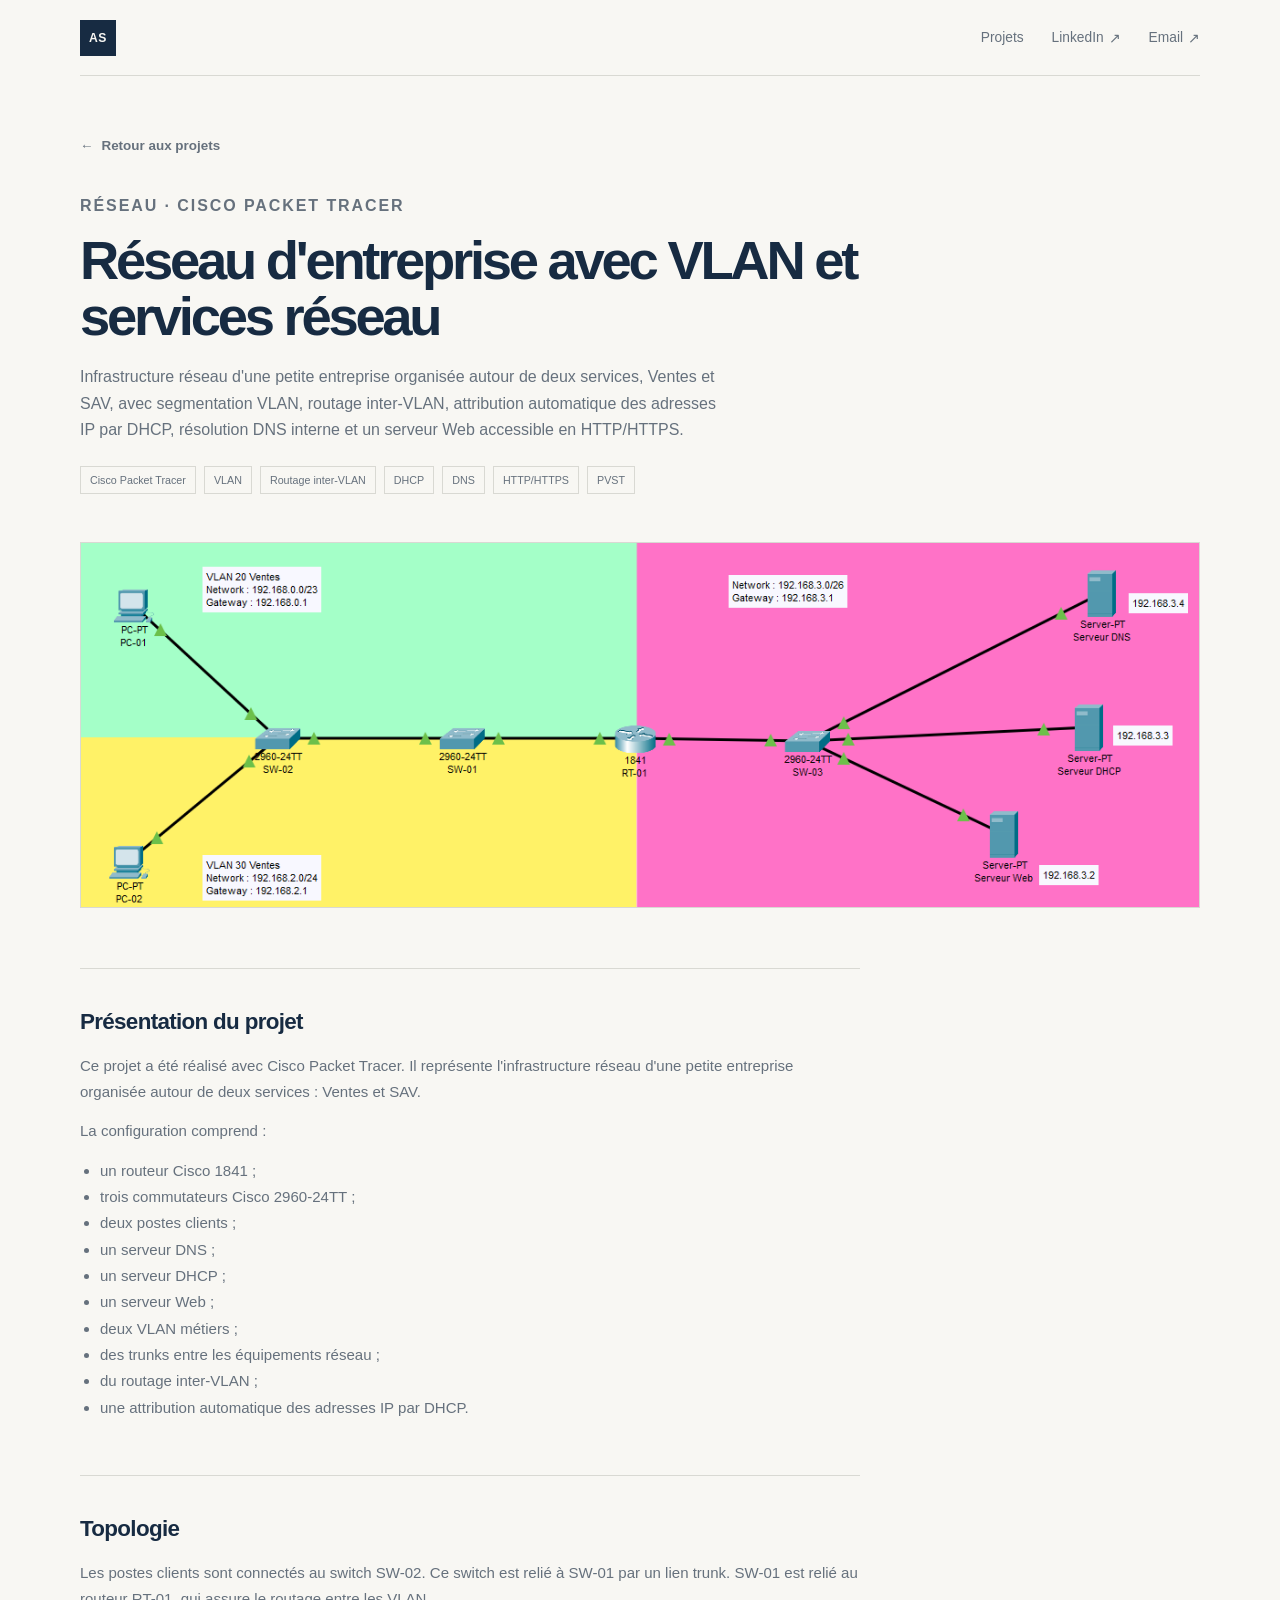
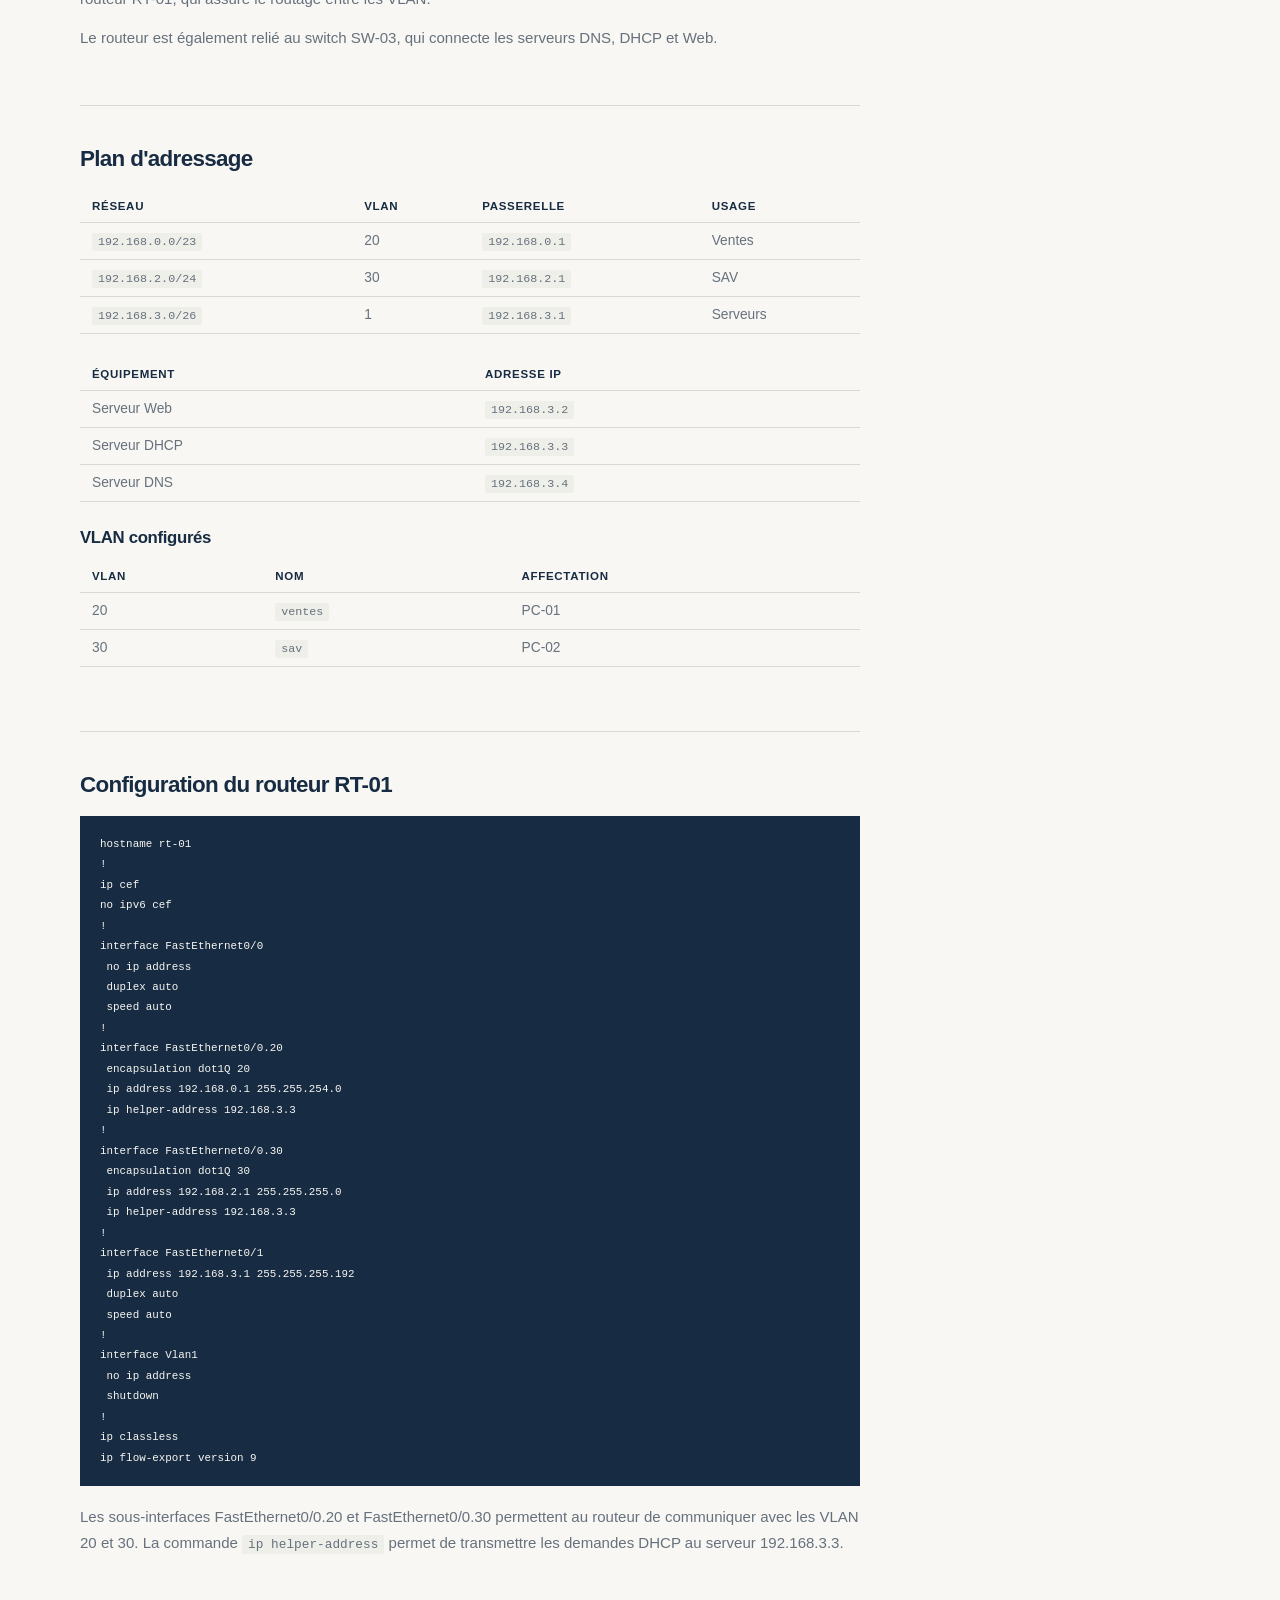
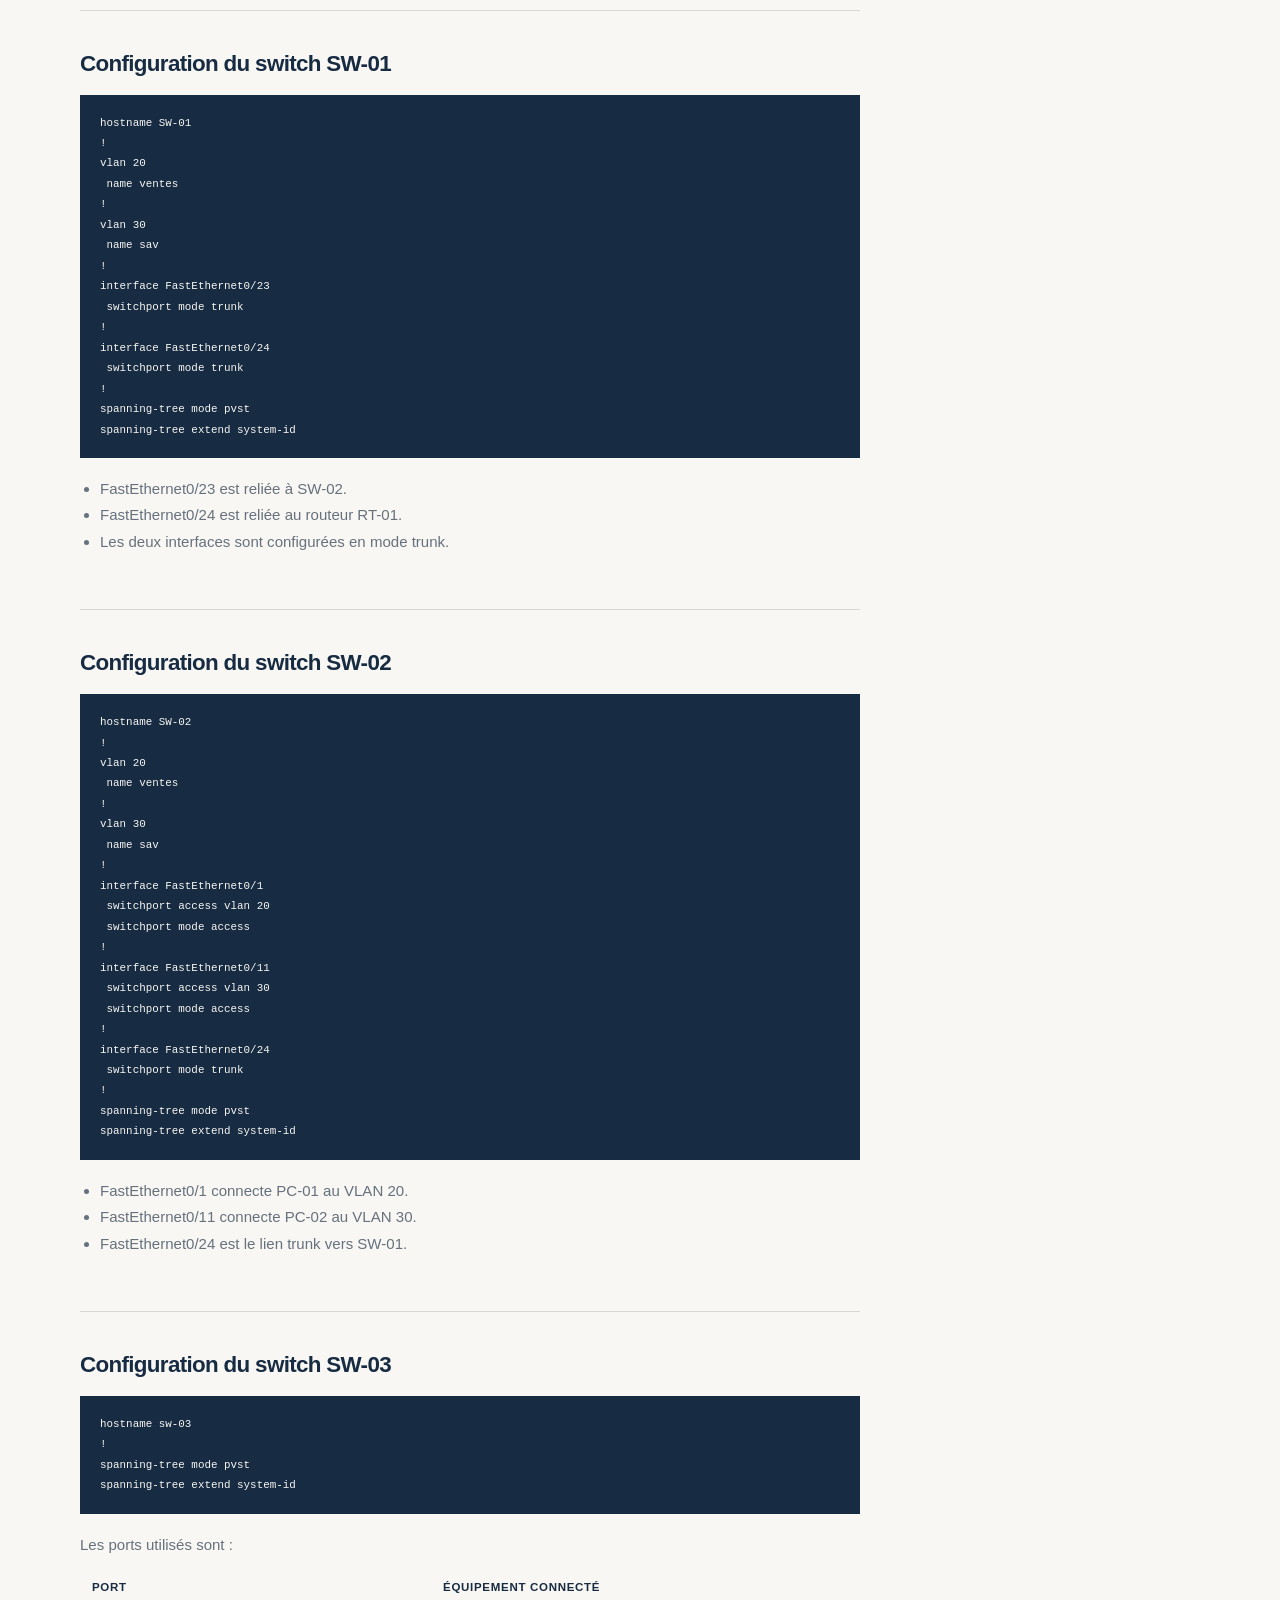
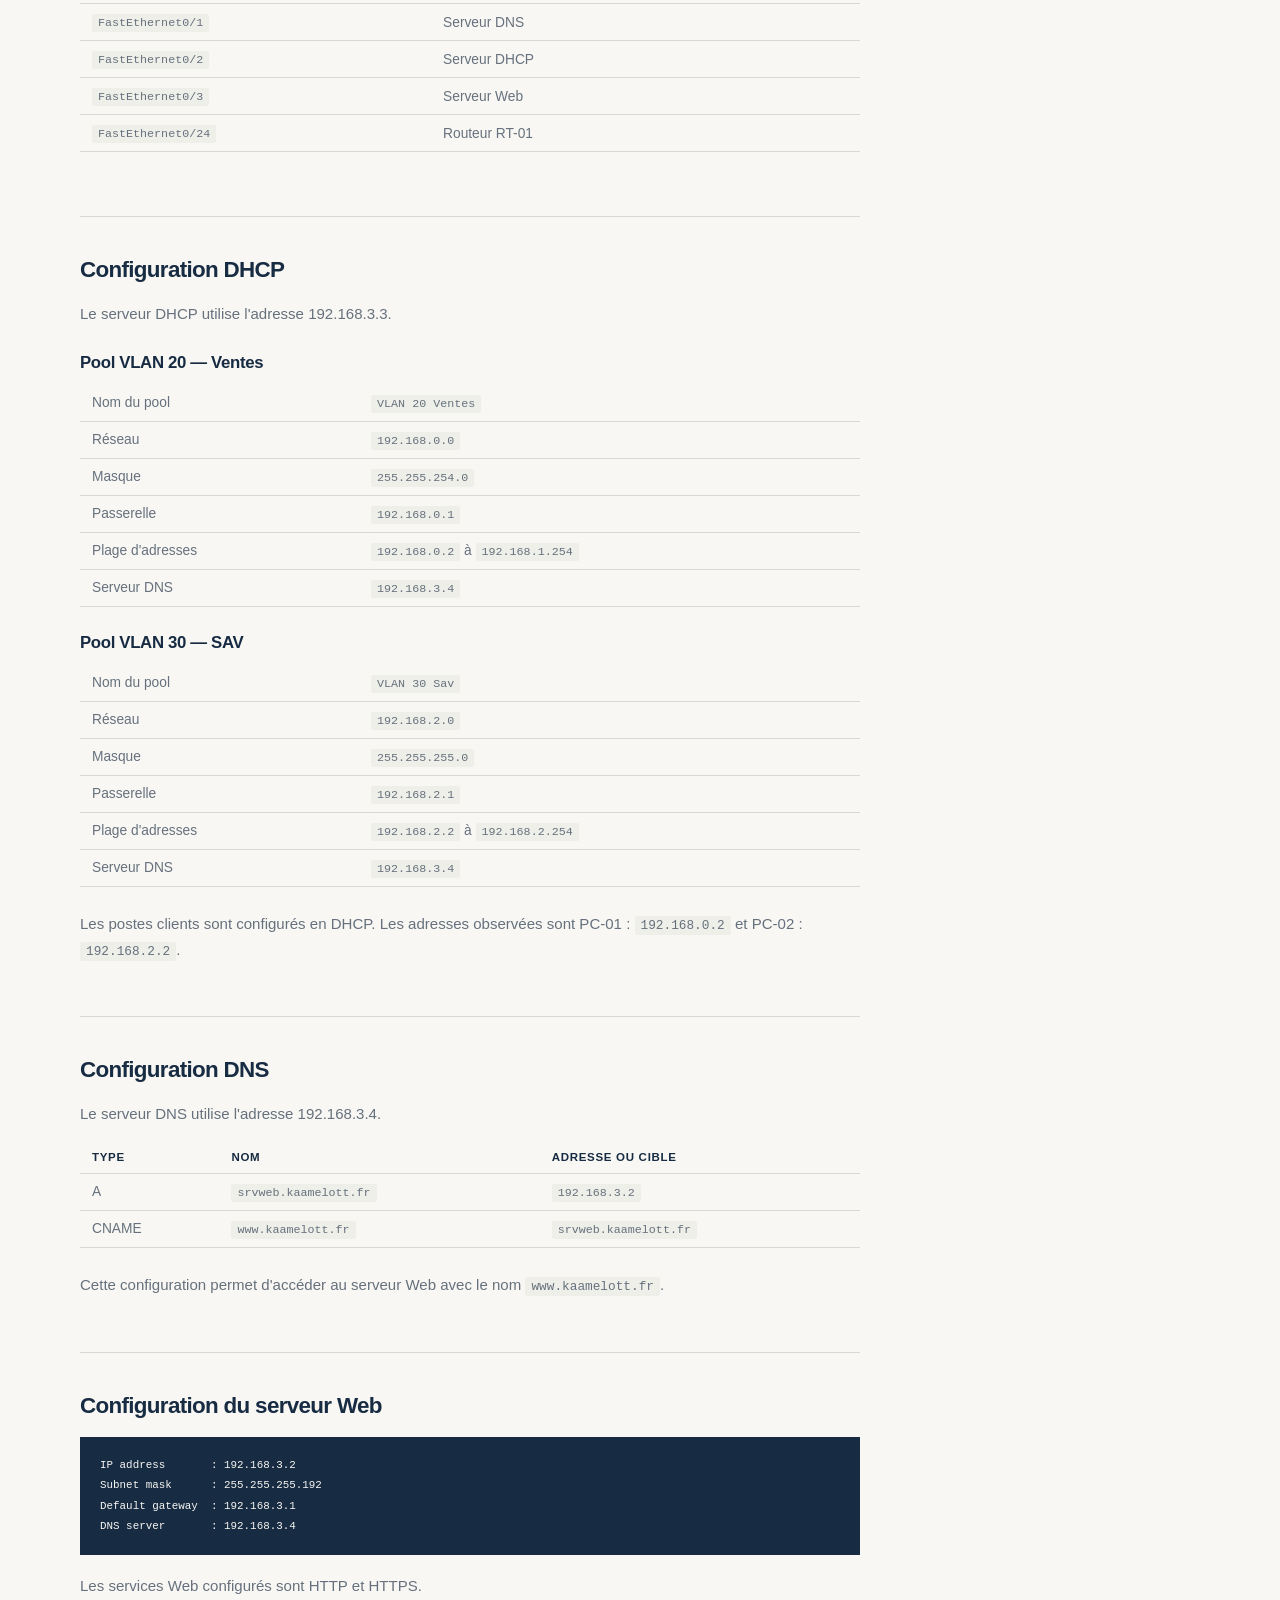
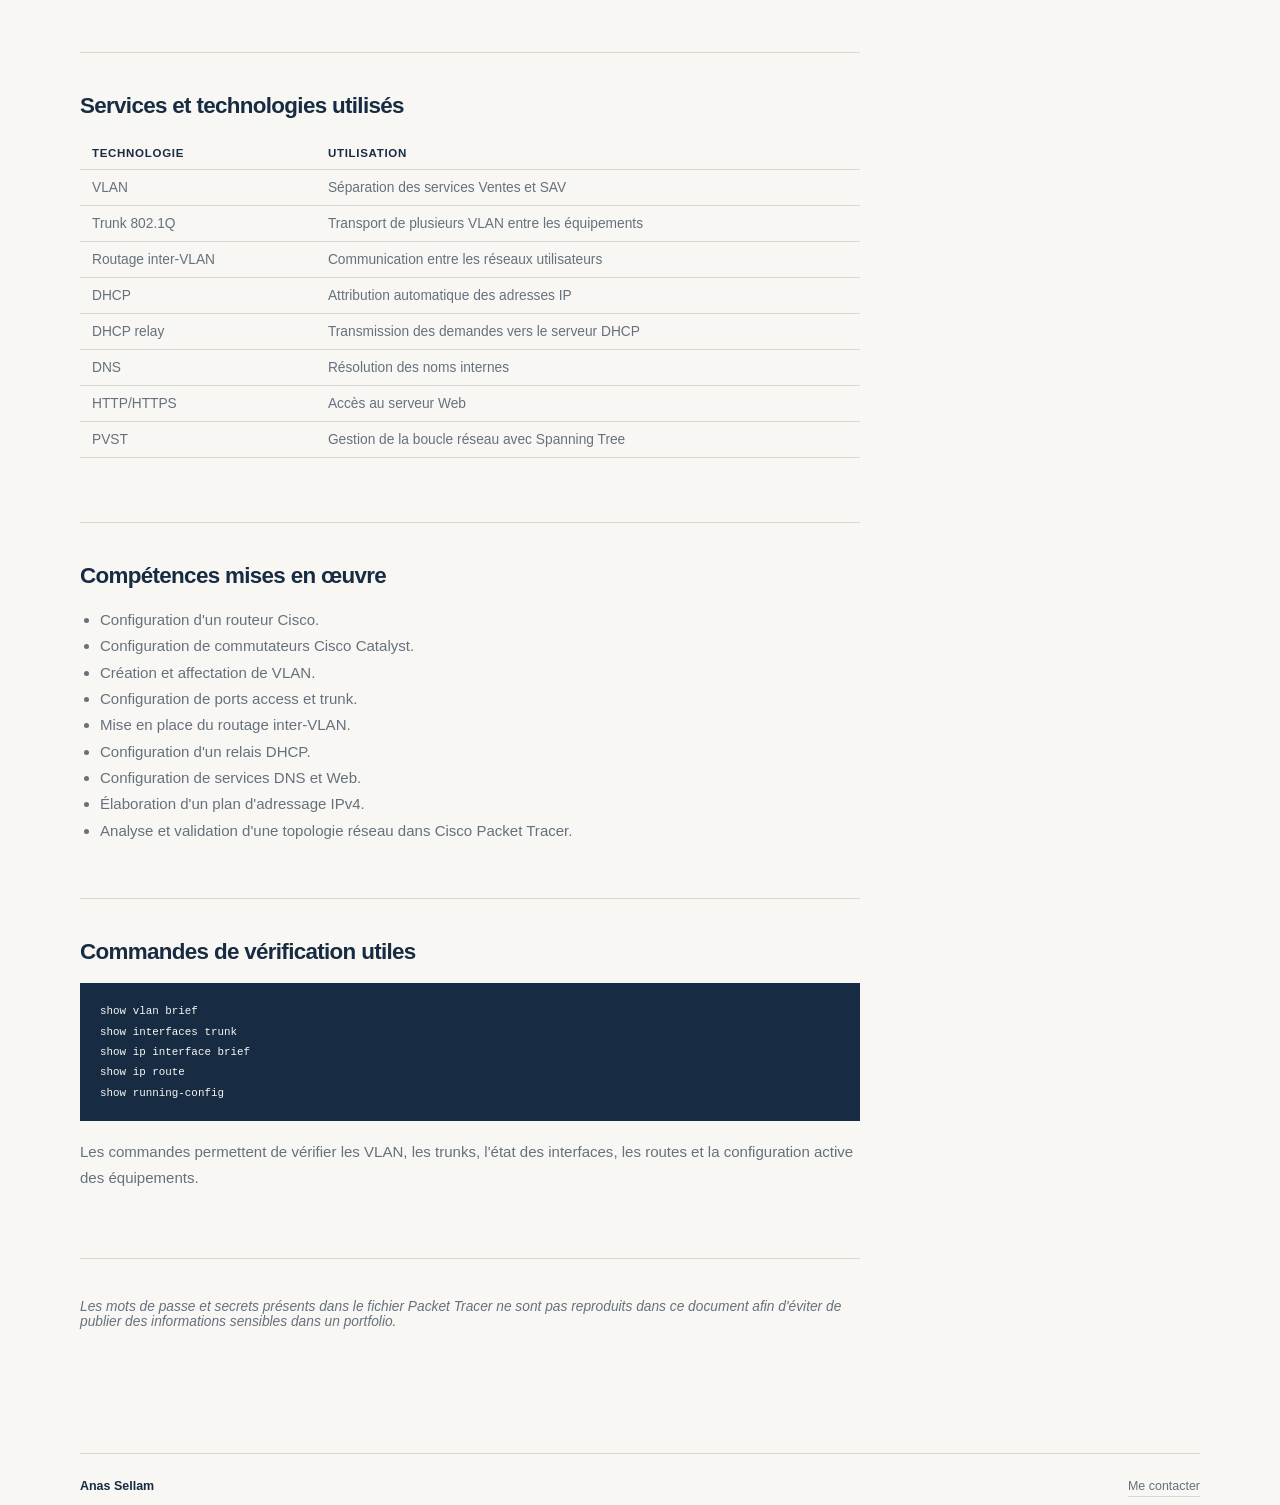
==== projet-01.html @ 9d76b3fb "Add files via upload" ====
<!DOCTYPE html>
<html lang="fr">
<head>
  <meta charset="UTF-8">
  <meta name="viewport" content="width=device-width, initial-scale=1.0">
  <meta name="description" content="Projet Cisco Packet Tracer — Réseau d'entreprise avec VLAN et services réseau — Anas Sellam">
  <title>Réseau d'entreprise avec VLAN — Anas Sellam</title>
  <link rel="stylesheet" href="style.css">
</head>
<body>
  <div class="site">
    <header class="header">
      <a class="brand" href="index.html#accueil" aria-label="Accueil — Anas Sellam">AS</a>

      <nav class="nav" aria-label="Navigation principale">
        <a href="index.html#projets">Projets</a>
        <a href="https://www.linkedin.com/in/anas-sellam/" target="_blank" rel="noopener noreferrer">
          LinkedIn <span aria-hidden="true">↗</span>
        </a>
        <a href="mailto:sellam_anas@outlook.com">
          Email <span aria-hidden="true">↗</span>
        </a>
      </nav>
    </header>

    <main>
      <section class="detail">
        <a class="back-link" href="index.html#projets">
          <span aria-hidden="true">←</span> Retour aux projets
        </a>

        <div class="detail-header">
          <p class="label">Réseau · Cisco Packet Tracer</p>
          <h1>Réseau d'entreprise avec VLAN et services réseau</h1>
          <p>
            Infrastructure réseau d'une petite entreprise organisée autour de deux
            services, Ventes et SAV, avec segmentation VLAN, routage inter-VLAN,
            attribution automatique des adresses IP par DHCP, résolution DNS
            interne et un serveur Web accessible en HTTP/HTTPS.
          </p>
          <div class="detail-tags">
            <span>Cisco Packet Tracer</span>
            <span>VLAN</span>
            <span>Routage inter-VLAN</span>
            <span>DHCP</span>
            <span>DNS</span>
            <span>HTTP/HTTPS</span>
            <span>PVST</span>
          </div>
        </div>

        <div class="detail-image">
          <img src="topologie-projet-01.png" alt="Topologie du réseau : VLAN 20 Ventes, VLAN 30 SAV, switches SW-01/SW-02/SW-03, routeur RT-01, serveurs DNS, DHCP et Web">
        </div>

        <div class="detail-section">
          <h2>Présentation du projet</h2>
          <p>
            Ce projet a été réalisé avec Cisco Packet Tracer. Il représente
            l'infrastructure réseau d'une petite entreprise organisée autour de
            deux services : Ventes et SAV.
          </p>
          <p>La configuration comprend :</p>
          <ul>
            <li>un routeur Cisco 1841 ;</li>
            <li>trois commutateurs Cisco 2960-24TT ;</li>
            <li>deux postes clients ;</li>
            <li>un serveur DNS ;</li>
            <li>un serveur DHCP ;</li>
            <li>un serveur Web ;</li>
            <li>deux VLAN métiers ;</li>
            <li>des trunks entre les équipements réseau ;</li>
            <li>du routage inter-VLAN ;</li>
            <li>une attribution automatique des adresses IP par DHCP.</li>
          </ul>
        </div>

        <div class="detail-section">
          <h2>Topologie</h2>
          <p>
            Les postes clients sont connectés au switch SW-02. Ce switch est
            relié à SW-01 par un lien trunk. SW-01 est relié au routeur RT-01,
            qui assure le routage entre les VLAN.
          </p>
          <p>
            Le routeur est également relié au switch SW-03, qui connecte les
            serveurs DNS, DHCP et Web.
          </p>
        </div>

        <div class="detail-section">
          <h2>Plan d'adressage</h2>
          <table class="detail-table">
            <thead>
              <tr><th>Réseau</th><th>VLAN</th><th>Passerelle</th><th>Usage</th></tr>
            </thead>
            <tbody>
              <tr><td><code>192.168.0.0/23</code></td><td>20</td><td><code>192.168.0.1</code></td><td>Ventes</td></tr>
              <tr><td><code>192.168.2.0/24</code></td><td>30</td><td><code>192.168.2.1</code></td><td>SAV</td></tr>
              <tr><td><code>192.168.3.0/26</code></td><td>1</td><td><code>192.168.3.1</code></td><td>Serveurs</td></tr>
            </tbody>
          </table>

          <table class="detail-table">
            <thead>
              <tr><th>Équipement</th><th>Adresse IP</th></tr>
            </thead>
            <tbody>
              <tr><td>Serveur Web</td><td><code>192.168.3.2</code></td></tr>
              <tr><td>Serveur DHCP</td><td><code>192.168.3.3</code></td></tr>
              <tr><td>Serveur DNS</td><td><code>192.168.3.4</code></td></tr>
            </tbody>
          </table>

          <h3>VLAN configurés</h3>
          <table class="detail-table">
            <thead>
              <tr><th>VLAN</th><th>Nom</th><th>Affectation</th></tr>
            </thead>
            <tbody>
              <tr><td>20</td><td><code>ventes</code></td><td>PC-01</td></tr>
              <tr><td>30</td><td><code>sav</code></td><td>PC-02</td></tr>
            </tbody>
          </table>
        </div>

        <div class="detail-section">
          <h2>Configuration du routeur RT-01</h2>
          <pre><code>hostname rt-01
!
ip cef
no ipv6 cef
!
interface FastEthernet0/0
 no ip address
 duplex auto
 speed auto
!
interface FastEthernet0/0.20
 encapsulation dot1Q 20
 ip address 192.168.0.1 255.255.254.0
 ip helper-address 192.168.3.3
!
interface FastEthernet0/0.30
 encapsulation dot1Q 30
 ip address 192.168.2.1 255.255.255.0
 ip helper-address 192.168.3.3
!
interface FastEthernet0/1
 ip address 192.168.3.1 255.255.255.192
 duplex auto
 speed auto
!
interface Vlan1
 no ip address
 shutdown
!
ip classless
ip flow-export version 9</code></pre>
          <p>
            Les sous-interfaces FastEthernet0/0.20 et FastEthernet0/0.30
            permettent au routeur de communiquer avec les VLAN 20 et 30. La
            commande <code>ip helper-address</code> permet de transmettre les
            demandes DHCP au serveur 192.168.3.3.
          </p>
        </div>

        <div class="detail-section">
          <h2>Configuration du switch SW-01</h2>
          <pre><code>hostname SW-01
!
vlan 20
 name ventes
!
vlan 30
 name sav
!
interface FastEthernet0/23
 switchport mode trunk
!
interface FastEthernet0/24
 switchport mode trunk
!
spanning-tree mode pvst
spanning-tree extend system-id</code></pre>
          <ul>
            <li>FastEthernet0/23 est reliée à SW-02.</li>
            <li>FastEthernet0/24 est reliée au routeur RT-01.</li>
            <li>Les deux interfaces sont configurées en mode trunk.</li>
          </ul>
        </div>

        <div class="detail-section">
          <h2>Configuration du switch SW-02</h2>
          <pre><code>hostname SW-02
!
vlan 20
 name ventes
!
vlan 30
 name sav
!
interface FastEthernet0/1
 switchport access vlan 20
 switchport mode access
!
interface FastEthernet0/11
 switchport access vlan 30
 switchport mode access
!
interface FastEthernet0/24
 switchport mode trunk
!
spanning-tree mode pvst
spanning-tree extend system-id</code></pre>
          <ul>
            <li>FastEthernet0/1 connecte PC-01 au VLAN 20.</li>
            <li>FastEthernet0/11 connecte PC-02 au VLAN 30.</li>
            <li>FastEthernet0/24 est le lien trunk vers SW-01.</li>
          </ul>
        </div>

        <div class="detail-section">
          <h2>Configuration du switch SW-03</h2>
          <pre><code>hostname sw-03
!
spanning-tree mode pvst
spanning-tree extend system-id</code></pre>
          <p>Les ports utilisés sont :</p>
          <table class="detail-table">
            <thead>
              <tr><th>Port</th><th>Équipement connecté</th></tr>
            </thead>
            <tbody>
              <tr><td><code>FastEthernet0/1</code></td><td>Serveur DNS</td></tr>
              <tr><td><code>FastEthernet0/2</code></td><td>Serveur DHCP</td></tr>
              <tr><td><code>FastEthernet0/3</code></td><td>Serveur Web</td></tr>
              <tr><td><code>FastEthernet0/24</code></td><td>Routeur RT-01</td></tr>
            </tbody>
          </table>
        </div>

        <div class="detail-section">
          <h2>Configuration DHCP</h2>
          <p>Le serveur DHCP utilise l'adresse 192.168.3.3.</p>

          <h3>Pool VLAN 20 — Ventes</h3>
          <table class="detail-table">
            <tbody>
              <tr><td>Nom du pool</td><td><code>VLAN 20 Ventes</code></td></tr>
              <tr><td>Réseau</td><td><code>192.168.0.0</code></td></tr>
              <tr><td>Masque</td><td><code>255.255.254.0</code></td></tr>
              <tr><td>Passerelle</td><td><code>192.168.0.1</code></td></tr>
              <tr><td>Plage d'adresses</td><td><code>192.168.0.2</code> à <code>192.168.1.254</code></td></tr>
              <tr><td>Serveur DNS</td><td><code>192.168.3.4</code></td></tr>
            </tbody>
          </table>

          <h3>Pool VLAN 30 — SAV</h3>
          <table class="detail-table">
            <tbody>
              <tr><td>Nom du pool</td><td><code>VLAN 30 Sav</code></td></tr>
              <tr><td>Réseau</td><td><code>192.168.2.0</code></td></tr>
              <tr><td>Masque</td><td><code>255.255.255.0</code></td></tr>
              <tr><td>Passerelle</td><td><code>192.168.2.1</code></td></tr>
              <tr><td>Plage d'adresses</td><td><code>192.168.2.2</code> à <code>192.168.2.254</code></td></tr>
              <tr><td>Serveur DNS</td><td><code>192.168.3.4</code></td></tr>
            </tbody>
          </table>

          <p>
            Les postes clients sont configurés en DHCP. Les adresses observées
            sont PC-01 : <code>192.168.0.2</code> et PC-02 : <code>192.168.2.2</code>.
          </p>
        </div>

        <div class="detail-section">
          <h2>Configuration DNS</h2>
          <p>Le serveur DNS utilise l'adresse 192.168.3.4.</p>
          <table class="detail-table">
            <thead>
              <tr><th>Type</th><th>Nom</th><th>Adresse ou cible</th></tr>
            </thead>
            <tbody>
              <tr><td>A</td><td><code>srvweb.kaamelott.fr</code></td><td><code>192.168.3.2</code></td></tr>
              <tr><td>CNAME</td><td><code>www.kaamelott.fr</code></td><td><code>srvweb.kaamelott.fr</code></td></tr>
            </tbody>
          </table>
          <p>Cette configuration permet d'accéder au serveur Web avec le nom <code>www.kaamelott.fr</code>.</p>
        </div>

        <div class="detail-section">
          <h2>Configuration du serveur Web</h2>
          <pre><code>IP address       : 192.168.3.2
Subnet mask      : 255.255.255.192
Default gateway  : 192.168.3.1
DNS server       : 192.168.3.4</code></pre>
          <p>Les services Web configurés sont HTTP et HTTPS.</p>
        </div>

        <div class="detail-section">
          <h2>Services et technologies utilisés</h2>
          <table class="detail-table">
            <thead>
              <tr><th>Technologie</th><th>Utilisation</th></tr>
            </thead>
            <tbody>
              <tr><td>VLAN</td><td>Séparation des services Ventes et SAV</td></tr>
              <tr><td>Trunk 802.1Q</td><td>Transport de plusieurs VLAN entre les équipements</td></tr>
              <tr><td>Routage inter-VLAN</td><td>Communication entre les réseaux utilisateurs</td></tr>
              <tr><td>DHCP</td><td>Attribution automatique des adresses IP</td></tr>
              <tr><td>DHCP relay</td><td>Transmission des demandes vers le serveur DHCP</td></tr>
              <tr><td>DNS</td><td>Résolution des noms internes</td></tr>
              <tr><td>HTTP/HTTPS</td><td>Accès au serveur Web</td></tr>
              <tr><td>PVST</td><td>Gestion de la boucle réseau avec Spanning Tree</td></tr>
            </tbody>
          </table>
        </div>

        <div class="detail-section">
          <h2>Compétences mises en œuvre</h2>
          <ul>
            <li>Configuration d'un routeur Cisco.</li>
            <li>Configuration de commutateurs Cisco Catalyst.</li>
            <li>Création et affectation de VLAN.</li>
            <li>Configuration de ports access et trunk.</li>
            <li>Mise en place du routage inter-VLAN.</li>
            <li>Configuration d'un relais DHCP.</li>
            <li>Configuration de services DNS et Web.</li>
            <li>Élaboration d'un plan d'adressage IPv4.</li>
            <li>Analyse et validation d'une topologie réseau dans Cisco Packet Tracer.</li>
          </ul>
        </div>

        <div class="detail-section">
          <h2>Commandes de vérification utiles</h2>
          <pre><code>show vlan brief
show interfaces trunk
show ip interface brief
show ip route
show running-config</code></pre>
          <p>
            Les commandes permettent de vérifier les VLAN, les trunks, l'état
            des interfaces, les routes et la configuration active des
            équipements.
          </p>
        </div>

        <p class="detail-note">
          Les mots de passe et secrets présents dans le fichier Packet Tracer
          ne sont pas reproduits dans ce document afin d'éviter de publier des
          informations sensibles dans un portfolio.
        </p>
      </section>
    </main>

    <footer class="footer">
      <span>Anas Sellam</span>
      <a href="mailto:sellam_anas@outlook.com">Me contacter</a>
    </footer>
  </div>
</body>
</html>
---- style.css ----
* {
  box-sizing: border-box;
}

:root {
  --ink: #172b42;
  --muted: #66717d;
  --paper: #f8f7f3;
  --line: #d9d9d3;
  --accent: #2f7d7e;
}

html {
  scroll-behavior: smooth;
}

body {
  margin: 0;
  background: var(--paper);
  color: var(--ink);
  font-family: Arial, Helvetica, sans-serif;
  -webkit-font-smoothing: antialiased;
}

a {
  color: inherit;
  text-decoration: none;
}

a:focus-visible {
  outline: 2px solid var(--accent);
  outline-offset: 4px;
}

.site {
  width: min(calc(100% - 64px), 1120px);
  margin: 0 auto;
}

.header {
  min-height: 76px;
  display: flex;
  align-items: center;
  justify-content: space-between;
  border-bottom: 1px solid var(--line);
}

.brand {
  width: 36px;
  height: 36px;
  display: grid;
  place-items: center;
  background: var(--ink);
  color: var(--paper);
  font-size: 0.76rem;
  font-weight: 700;
  letter-spacing: 0.05em;
  transition: background 160ms ease, transform 160ms ease;
}

.brand:hover {
  background: var(--accent);
  transform: translateY(-2px);
}

.nav {
  display: flex;
  align-items: center;
  gap: 28px;
  color: var(--muted);
  font-size: 0.86rem;
}

.nav a {
  display: inline-flex;
  align-items: center;
  gap: 5px;
  transition: color 160ms ease;
}

.nav a:hover {
  color: var(--accent);
}

.intro {
  padding: 128px 0 140px;
  max-width: 920px;
}

.label {
  margin: 0;
  color: var(--accent);
  font-size: 0.7rem;
  font-weight: 700;
  letter-spacing: 0.12em;
  text-transform: uppercase;
}

.intro h1 {
  margin: 22px 0 30px;
  font-size: clamp(4.3rem, 13vw, 9.5rem);
  font-weight: 700;
  letter-spacing: -0.09em;
  line-height: 0.88;
}

.intro-bottom {
  display: flex;
  align-items: flex-end;
  justify-content: space-between;
  gap: 60px;
  border-top: 1px solid var(--line);
  padding-top: 22px;
}

.intro-bottom > p {
  max-width: 390px;
  margin: 0;
  color: var(--muted);
  font-size: 1rem;
  line-height: 1.65;
}

.contact-links {
  display: flex;
  flex-direction: column;
  align-items: flex-start;
  gap: 10px;
  font-size: 0.84rem;
  font-weight: 600;
}

.contact-links a {
  display: inline-flex;
  align-items: center;
  gap: 9px;
  border-bottom: 1px solid transparent;
  transition: color 160ms ease, border-color 160ms ease;
}

.contact-links a:hover {
  color: var(--accent);
  border-color: var(--accent);
}

.projects {
  border-top: 1px solid var(--line);
  padding: 72px 0 110px;
}

.projects-heading {
  display: grid;
  grid-template-columns: 0.65fr 1.4fr 0.8fr;
  gap: 40px;
  align-items: start;
  margin-bottom: 65px;
}

.projects-heading h2 {
  margin: -7px 0 0;
  font-size: clamp(2.2rem, 5vw, 4.7rem);
  font-weight: 700;
  letter-spacing: -0.07em;
  line-height: 0.95;
}

.projects-heading > p:last-child {
  margin: 0;
  color: var(--muted);
  font-size: 0.9rem;
  line-height: 1.6;
}

.project-list {
  border-top: 1px solid var(--ink);
}

.project {
  display: grid;
  grid-template-columns: 90px 1fr 30px;
  gap: 24px;
  align-items: start;
  padding: 28px 0 32px;
  border-bottom: 1px solid var(--line);
  transition: padding 180ms ease, color 180ms ease;
}

.project:hover {
  padding-left: 12px;
  padding-right: 12px;
  color: var(--accent);
}

.number {
  font-size: 0.83rem;
  font-weight: 700;
  color: var(--accent);
}

.project-content {
  max-width: 700px;
}

.category {
  margin: 0 0 9px;
  color: var(--muted);
  font-size: 0.7rem;
  font-weight: 700;
  letter-spacing: 0.11em;
  text-transform: uppercase;
}

.project h3 {
  margin: 0 0 10px;
  font-size: clamp(1.45rem, 3vw, 2.1rem);
  letter-spacing: -0.045em;
  line-height: 1;
}

.description {
  max-width: 600px;
  margin: 0 0 20px;
  color: var(--muted);
  font-size: 0.92rem;
  line-height: 1.6;
}

.details {
  display: flex;
  flex-wrap: wrap;
  gap: 8px;
}

.details span {
  padding: 7px 9px;
  border: 1px solid var(--line);
  color: var(--muted);
  font-size: 0.67rem;
}

.project-arrow {
  color: var(--ink);
  font-size: 1.25rem;
  transition: color 160ms ease, transform 160ms ease;
}

.project:hover .project-arrow {
  color: var(--accent);
  transform: translate(3px, -3px);
}

.footer {
  display: flex;
  justify-content: space-between;
  gap: 20px;
  border-top: 1px solid var(--line);
  padding: 25px 0 35px;
  color: var(--muted);
  font-size: 0.78rem;
}

.footer span {
  color: var(--ink);
  font-weight: 700;
}

.footer a {
  border-bottom: 1px solid var(--line);
  padding-bottom: 3px;
}

.footer a:hover {
  color: var(--accent);
  border-color: var(--accent);
}

.detail {
  padding: 60px 0 110px;
}

.back-link {
  display: inline-flex;
  align-items: center;
  gap: 8px;
  color: var(--muted);
  font-size: 0.84rem;
  font-weight: 600;
  margin-bottom: 40px;
  transition: color 160ms ease;
}

.back-link:hover {
  color: var(--accent);
}

.detail-header {
  max-width: 780px;
  margin-bottom: 48px;
}

.detail-header h1 {
  margin: 14px 0 20px;
  font-size: clamp(2.1rem, 5vw, 3.4rem);
  font-weight: 700;
  letter-spacing: -0.06em;
  line-height: 1.02;
}

.detail-header p {
  margin: 0;
  color: var(--muted);
  font-size: 1rem;
  line-height: 1.65;
  max-width: 640px;
}

.detail-tags {
  display: flex;
  flex-wrap: wrap;
  gap: 8px;
  margin-top: 22px;
}

.detail-tags span {
  padding: 7px 9px;
  border: 1px solid var(--line);
  color: var(--muted);
  font-size: 0.67rem;
}

.detail-image {
  width: 100%;
  border: 1px solid var(--line);
  margin-bottom: 60px;
  background: #fff;
}

.detail-image img {
  display: block;
  width: 100%;
  height: auto;
}

.detail-section {
  max-width: 780px;
  border-top: 1px solid var(--line);
  padding: 40px 0;
}

.detail-section h2 {
  margin: 0 0 18px;
  font-size: 1.4rem;
  font-weight: 700;
  letter-spacing: -0.03em;
}

.detail-section h3 {
  margin: 26px 0 12px;
  font-size: 1.05rem;
  font-weight: 700;
  letter-spacing: -0.02em;
}

.detail-section p {
  margin: 0 0 14px;
  color: var(--muted);
  font-size: 0.94rem;
  line-height: 1.7;
}

.detail-section ul {
  margin: 0 0 14px;
  padding-left: 20px;
  color: var(--muted);
  font-size: 0.94rem;
  line-height: 1.75;
}

.detail-section code {
  background: #efefe9;
  padding: 2px 6px;
  font-size: 0.85em;
  border-radius: 2px;
}

.detail-section pre {
  background: var(--ink);
  color: var(--paper);
  padding: 18px 20px;
  overflow-x: auto;
  font-size: 0.8rem;
  line-height: 1.6;
  margin: 0 0 18px;
}

.detail-section pre code {
  background: none;
  padding: 0;
  color: inherit;
}

.detail-table {
  width: 100%;
  border-collapse: collapse;
  margin: 0 0 24px;
  font-size: 0.86rem;
}

.detail-table th,
.detail-table td {
  text-align: left;
  padding: 10px 12px;
  border-bottom: 1px solid var(--line);
}

.detail-table th {
  color: var(--ink);
  font-weight: 700;
  font-size: 0.72rem;
  letter-spacing: 0.06em;
  text-transform: uppercase;
}

.detail-table td {
  color: var(--muted);
}

.detail-note {
  border-top: 1px solid var(--line);
  padding: 40px 0 0;
  max-width: 780px;
  color: var(--muted);
  font-size: 0.86rem;
  font-style: italic;
}

@media (max-width: 760px) {
  .site {
    width: min(calc(100% - 36px), 600px);
  }

  .header {
    min-height: 68px;
  }

  .nav {
    gap: 15px;
    font-size: 0.75rem;
  }

  .nav a:first-child {
    display: none;
  }

  .intro {
    padding: 90px 0 92px;
  }

  .intro h1 {
    font-size: clamp(4.2rem, 19vw, 7rem);
  }

  .intro-bottom {
    display: block;
  }

  .intro-bottom > p {
    margin-bottom: 26px;
  }

  .projects-heading {
    display: block;
    margin-bottom: 45px;
  }

  .projects-heading h2 {
    margin: 20px 0 24px;
  }

  .project {
    grid-template-columns: 38px 1fr 20px;
    gap: 12px;
    padding: 24px 0 28px;
  }

  .project:hover {
    padding-left: 5px;
    padding-right: 5px;
  }
}

@media (prefers-reduced-motion: reduce) {
  *,
  *::before {
    scroll-behavior: auto !important;
    transition-duration: 0.01ms !important;
  }
}
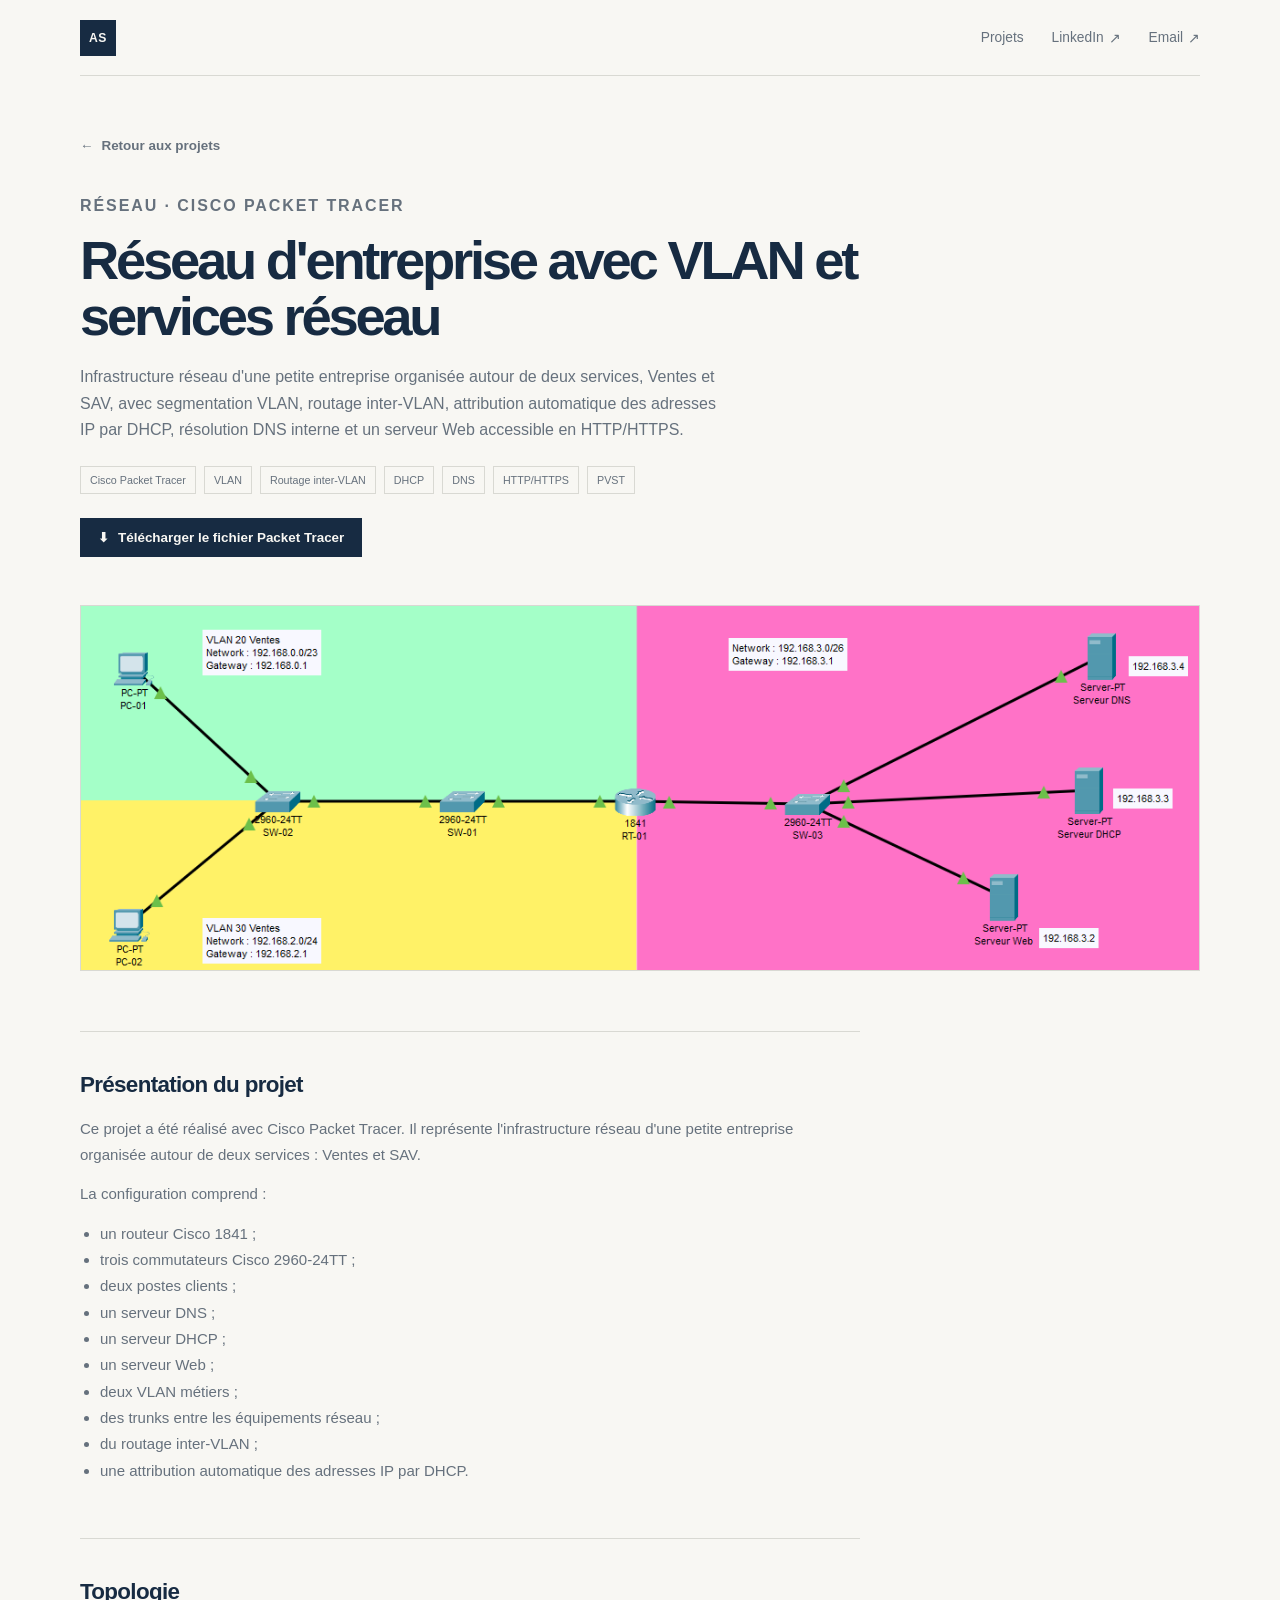
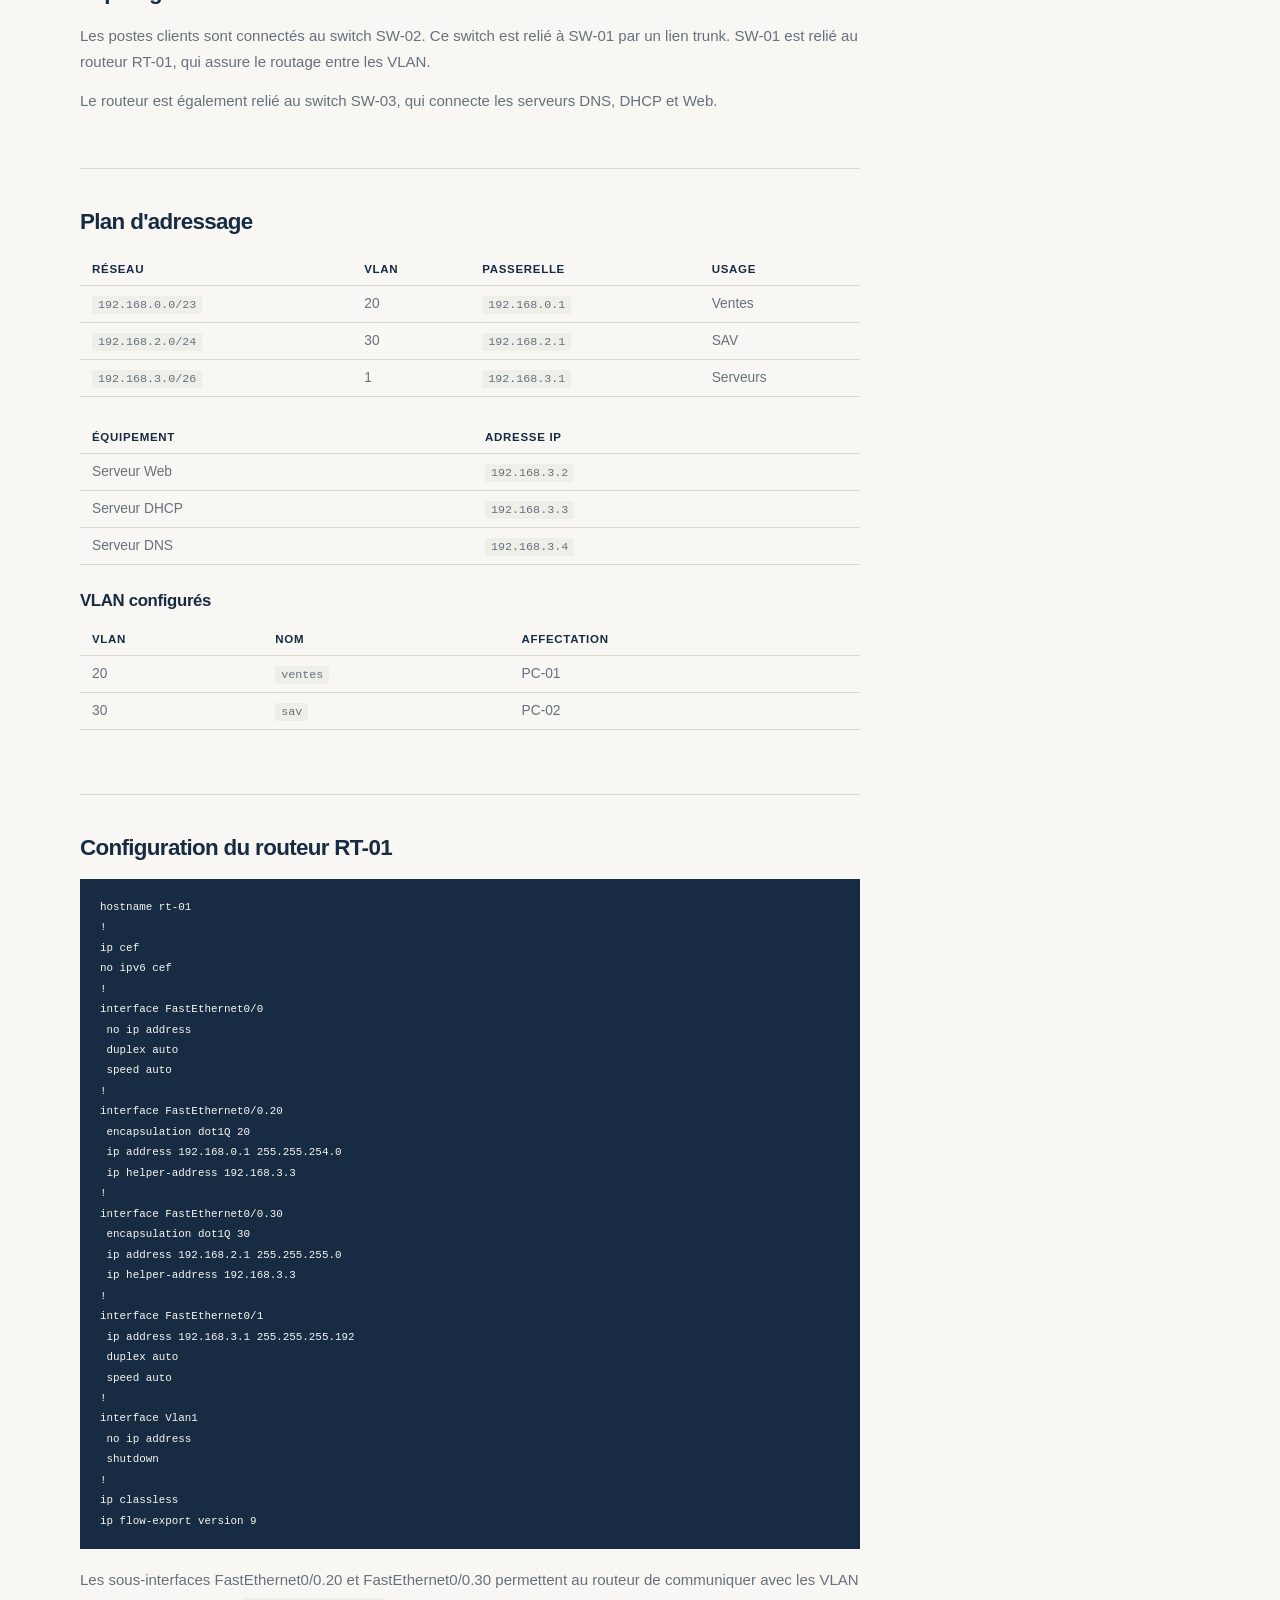
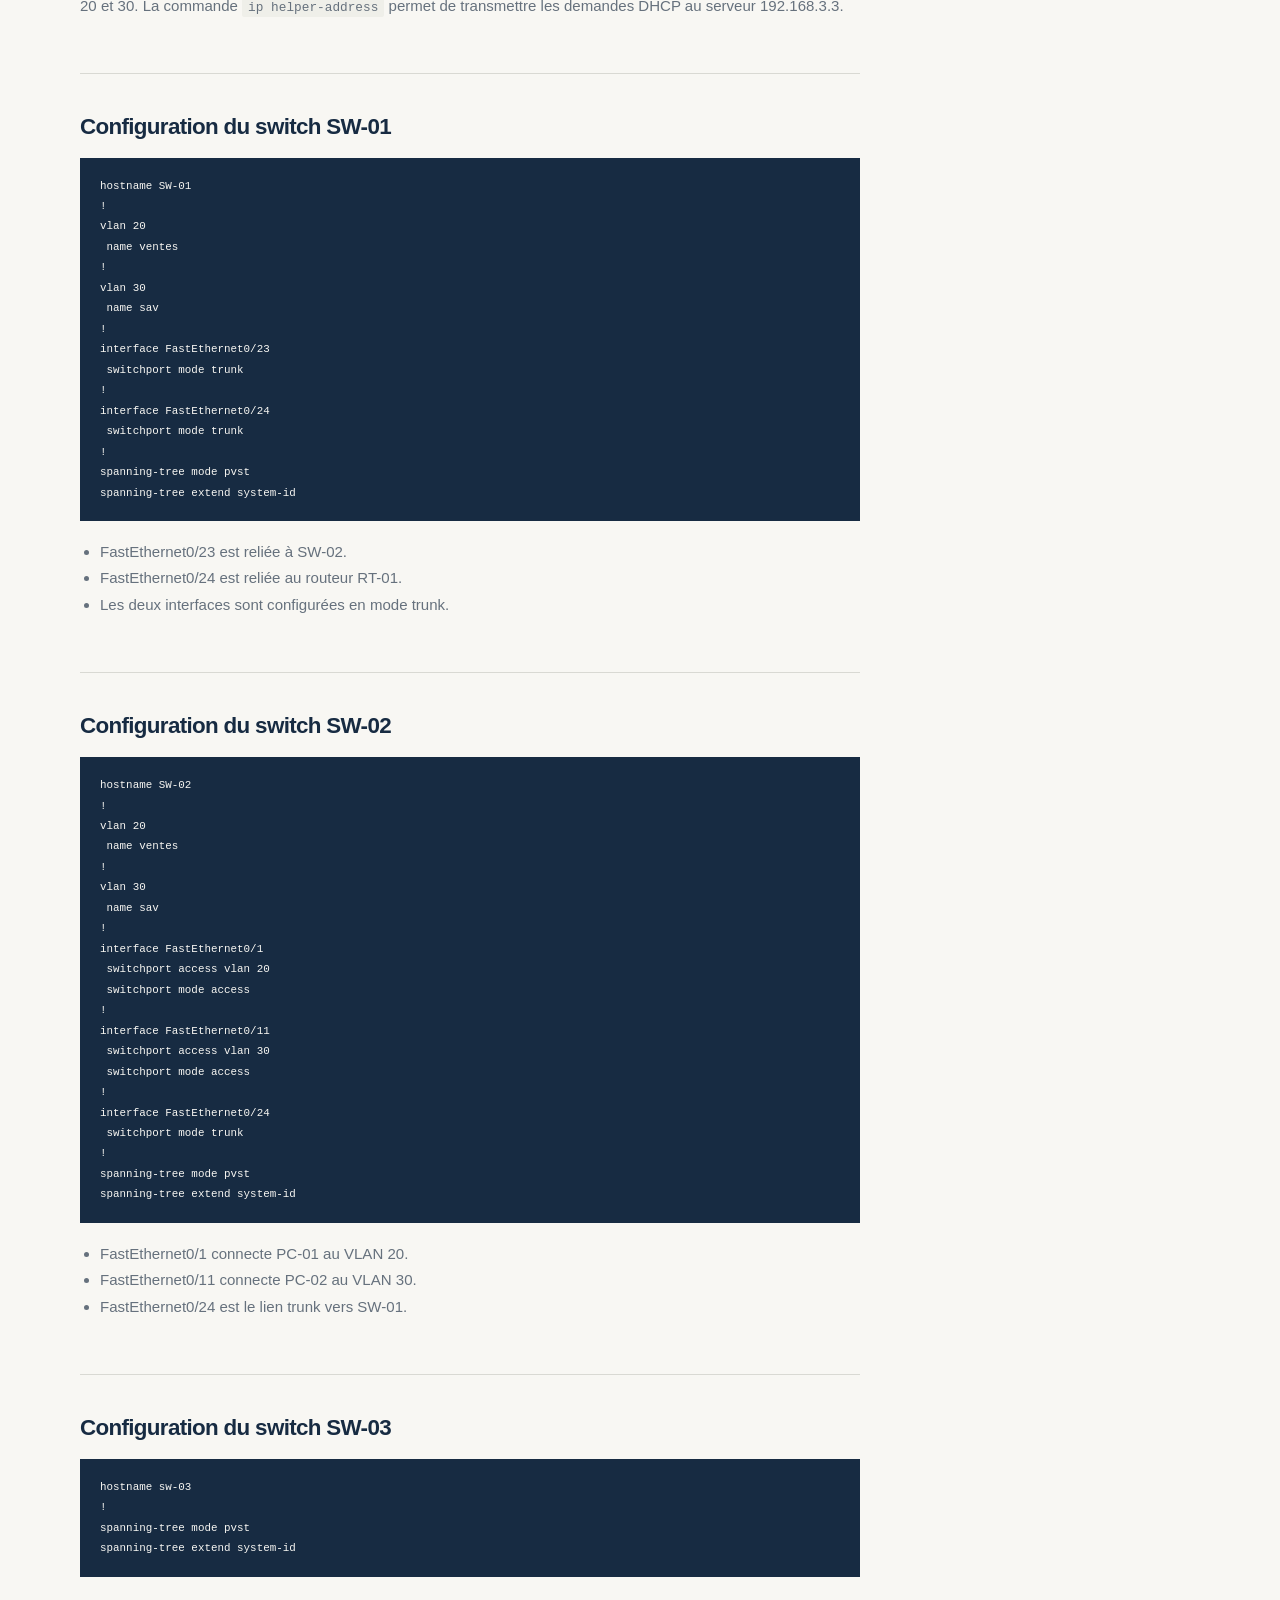
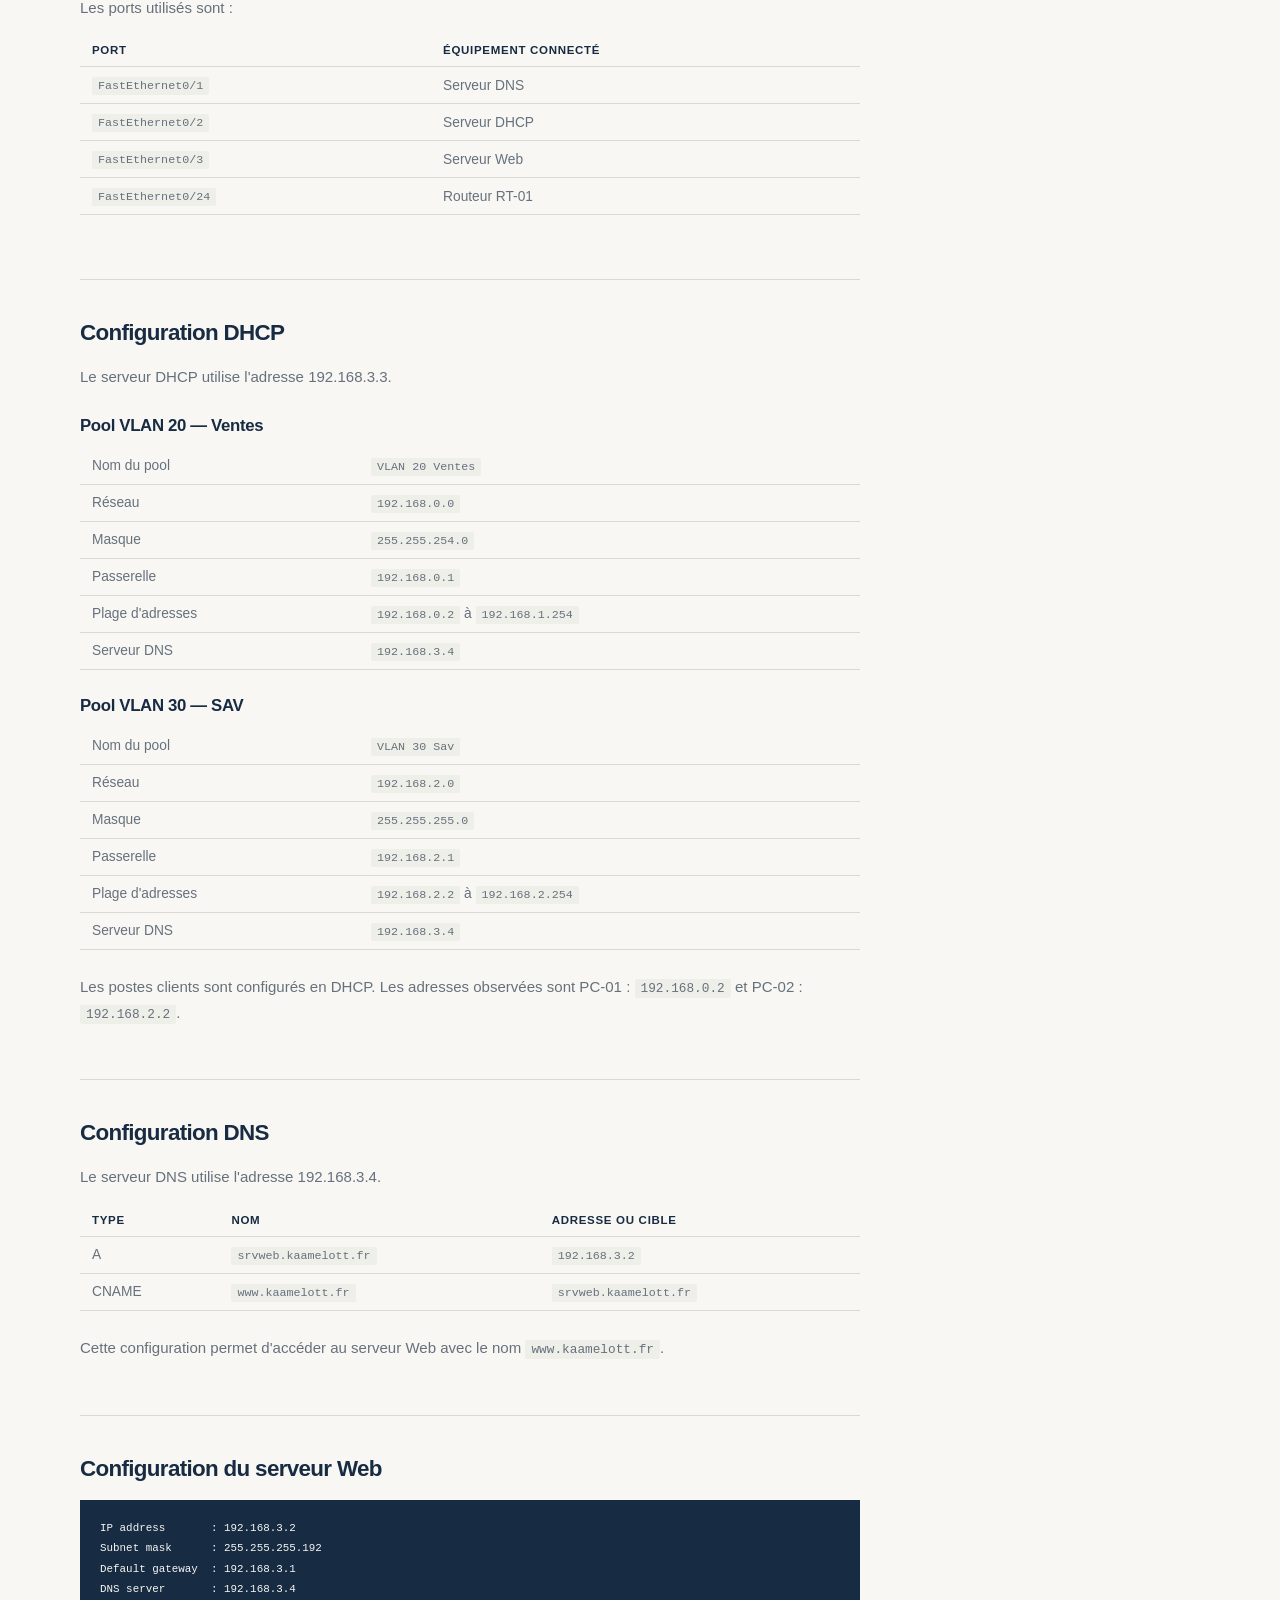
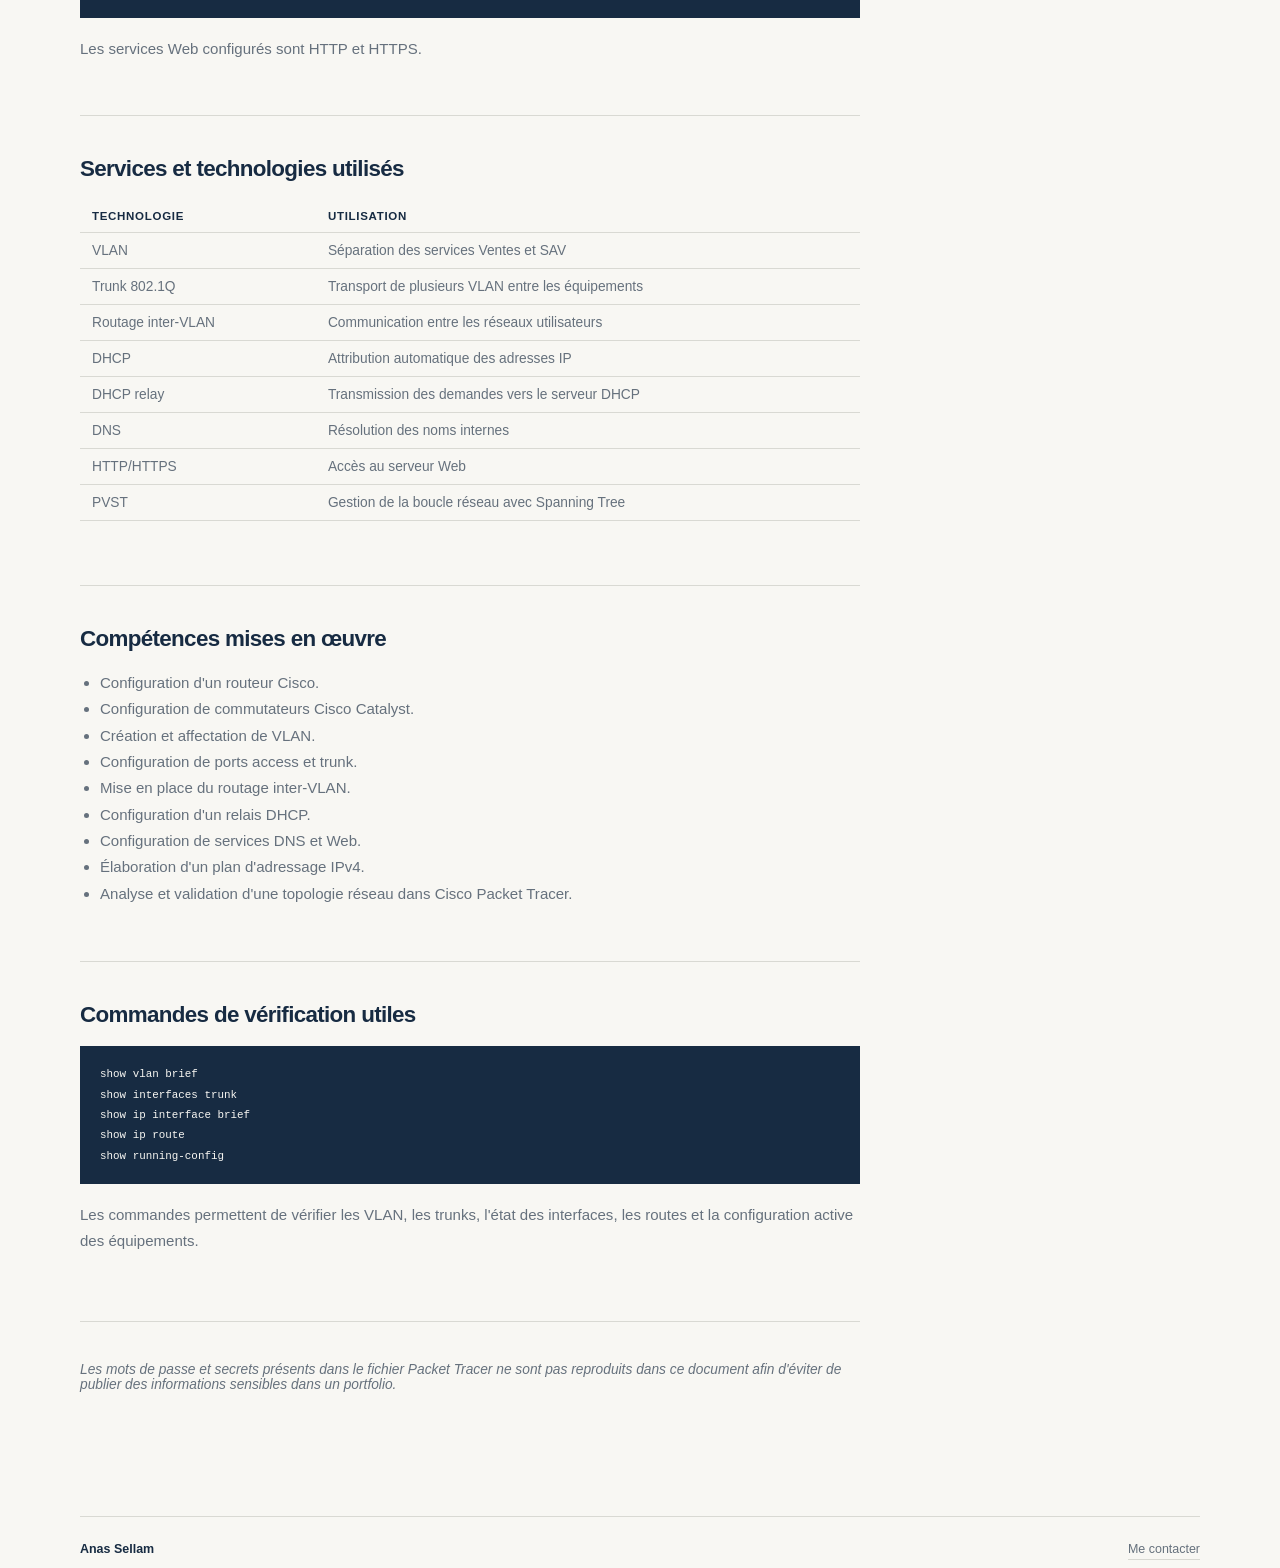
==== commit 756dc3be: "Add files via upload" ====
--- a/projet-01.html
+++ b/projet-01.html
@@ -47,6 +47,10 @@
             <span>HTTP/HTTPS</span>
             <span>PVST</span>
           </div>
+
+          <a class="download-btn" href="projet-01.pkt" download>
+            <span aria-hidden="true">⬇</span> Télécharger le fichier Packet Tracer
+          </a>
         </div>
 
         <div class="detail-image">
--- a/style.css
+++ b/style.css
@@ -274,6 +274,24 @@
   border-color: var(--accent);
 }
 
+.download-btn {
+  display: inline-flex;
+  align-items: center;
+  gap: 9px;
+  margin-top: 24px;
+  padding: 12px 18px;
+  background: var(--ink);
+  color: var(--paper);
+  font-size: 0.84rem;
+  font-weight: 700;
+  transition: background 160ms ease, transform 160ms ease;
+}
+
+.download-btn:hover {
+  background: var(--accent);
+  transform: translateY(-2px);
+}
+
 .detail {
   padding: 60px 0 110px;
 }
